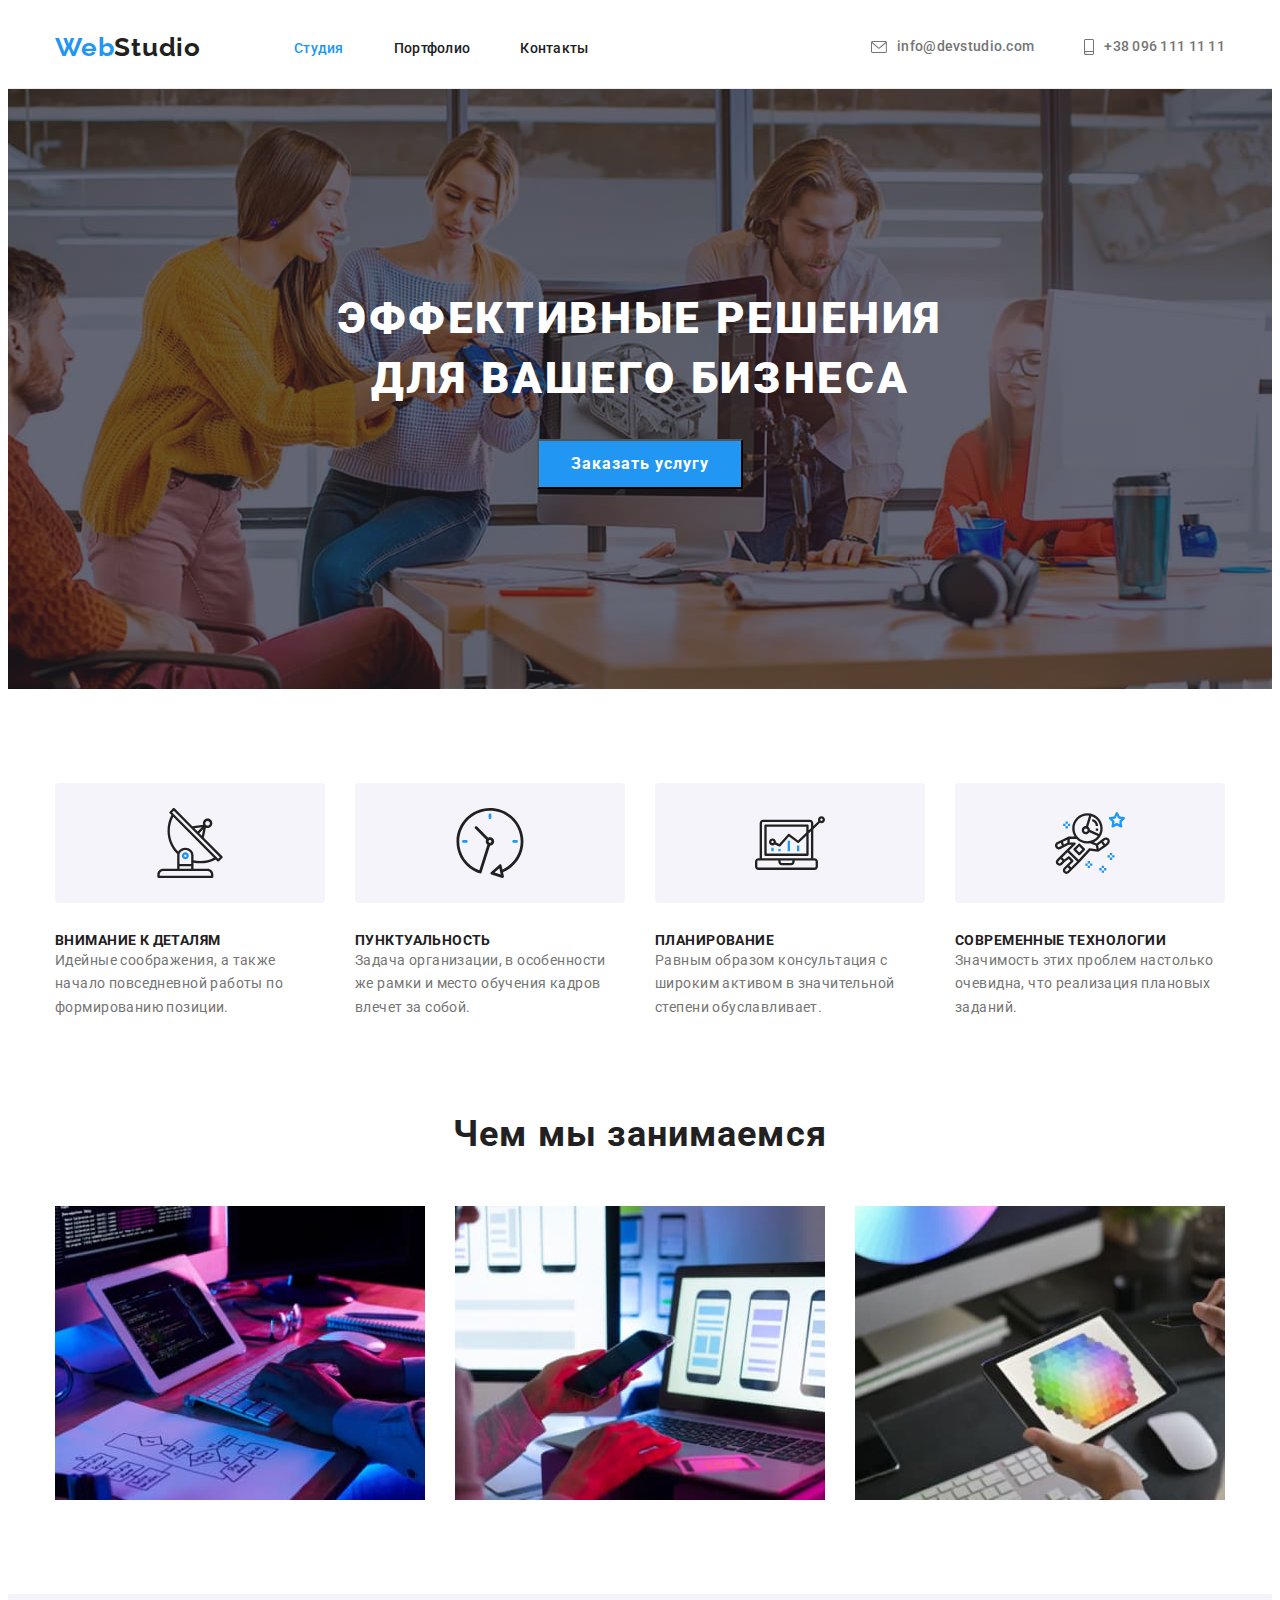
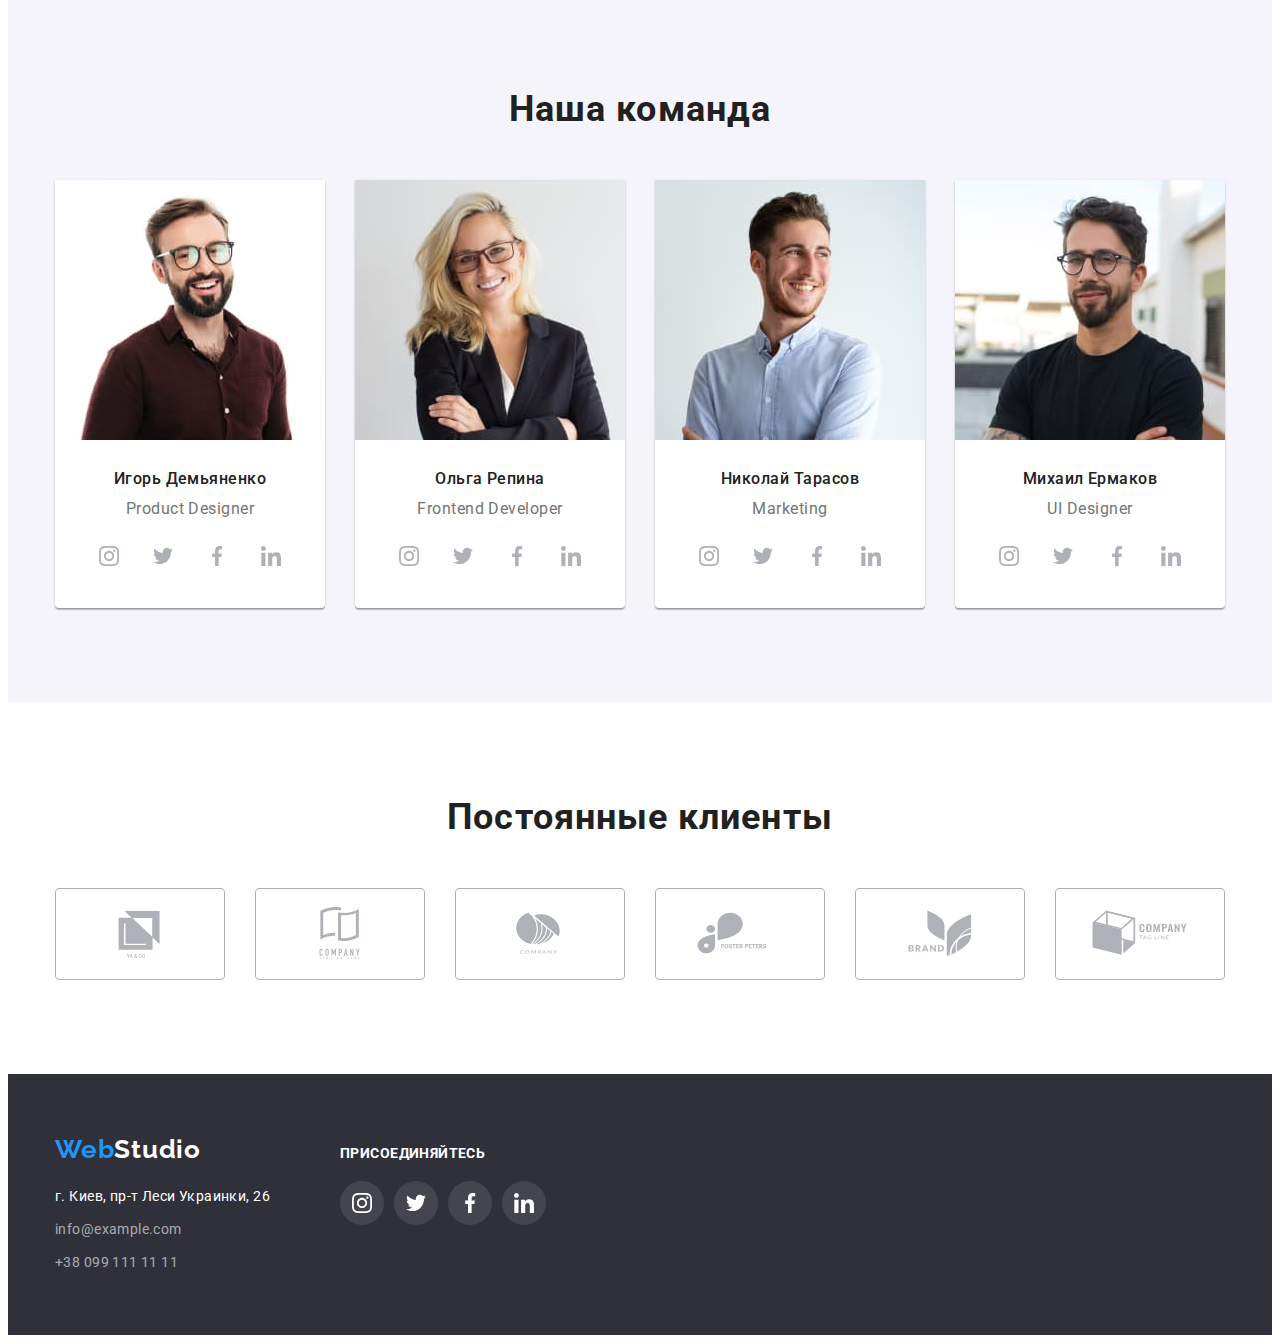
==== index.html @ 578098cf "commit" ====
<!DOCTYPE html>
<html lang="ru">
    <head>
    <meta charset="UTF-8">
    <meta http-equiv="X-UA-Compatible" content="IE=edge">
    <meta name="viewport" content="width=device-width, initial-scale=1.0">
    <title>Webstudio</title>
    <link rel="preconnect" href="https://fonts.googleapis.com">
    <link rel="preconnect" href="https://fonts.gstatic.com" crossorigin>
    <link
        href="https://fonts.googleapis.com/css2?family=Montserrat&family=Raleway:wght@700&family=Roboto:wght@400;500;700;900&display=swap"
        rel="stylesheet">
        <link rel="stylesheet" href="https://cdnjs.cloudflare.com/ajax/libs/modern-normalize/1.1.0/modern-normalize.min.css"
            integrity="sha512-wpPYUAdjBVSE4KJnH1VR1HeZfpl1ub8YT/NKx4PuQ5NmX2tKuGu6U/JRp5y+Y8XG2tV+wKQpNHVUX03MfMFn9Q=="
            crossorigin="anonymous" referrerpolicy="no-referrer" />
    <link rel="stylesheet" href="./css/styles.css" />
    </head>
<body>
    <header class="header">
        <div class="container header-container">
        <nav class="navigation">
            <a href="" class="logo header-logo"><span class="half-logo">Web</span>Studio</a>
            <ul class="header-list list">
                <li class="header-list-item"><a href="" class="header-link current">Студия</a></li>
                <li class="header-list-item"><a href="./portfolio.html" class="header-link">Портфолио</a></li>
                <li class="header-list-item"><a href="" class="header-link">Контакты</a></li>
            </ul>
        </nav>
        <ul class="list-connection list">
            <li class="list-connection-item">
                <a href="mailto:info@devstudio.com" class="header-link-mail">
                    <svg class="list-connection-icon" width="16" height="12">
                        <use href="./images/page1/icons.svg#icon-envelope"></use>
                    </svg>info@devstudio.com</a>
            </li>
            <li class="list-connection-item">
                <a href="tel:+380961111111" class="header-link-tel">
                    <svg class="list-connection-icon" width="10" height="16">
                        <use href="./images/page1/icons.svg#icon-smartphone"></use>
                    </svg>+38 096 111 11 11</a>
            </li>
        </ul>
        </div>
    </header>
    <main>
        <section class="hero section">
            <div class="container">
            <h1 class="hero-title">Эффективные решения для вашего бизнеса</h1>
            <button type="button" class="hero-btn">Заказать услугу</button>
            </div>
        </section>
        <section class="features features-section">
            <div class="container">
            <h2 class="visually-hidden">Наши особенности</h2>
            <ul class="features-list list">
                <li class="features-list-item">
                    <div class="features-icons">
                    <svg class="features-icon" width="70" height="70">
                        <use href="./images/page1/icons.svg#icon-antenna-1"></use>
                    </svg>
                    </div>
                    <h3 class="features-list-item-title">Внимание к деталям</h3>
                    <p class="features-list-item-text">Идейные соображения, а также начало повседневной работы по формированию позиции.</p>
                </li>
                <li class="features-list-item">
                    <div class="features-icons">
                    <svg class="features-icon" width="70" height="70">
                        <use href="./images/page1/icons.svg#icon-clock-1"></use>
                    </svg>
                    </div>
                    <h3 class="features-list-item-title">Пунктуальность</h3>
                    <p class="features-list-item-text">Задача организации, в особенности же рамки и место обучения кадров влечет за собой.</p>
                </li>
                <li class="features-list-item">
                    <div class="features-icons">
                    <svg class="features-icon" width="70" height="70">
                        <use href="./images/page1/icons.svg#icon-diagram-1"></use>
                    </svg>
                    </div>
                    <h3 class="features-list-item-title">Планирование</h3>
                    <p class="features-list-item-text">Равным образом консультация с широким активом в значительной степени обуславливает.</p>
                </li>
                <li class="features-list-item">
                    <div class="features-icons">
                    <svg class="features-icon" width="70" height="70">
                        <use href="./images/page1/icons.svg#icon-astronaut-1"></use>
                    </svg>
                    </div>
                    <h3 class="features-list-item-title">Современные технологии</h3>
                    <p class="features-list-item-text">Значимость этих проблем настолько очевидна, что реализация плановых заданий.</p>
                </li>
            </ul>
            </div>
        </section>
        <section class="occupation section">
            <div class="container">
            <h2 class="occupation-title">Чем мы занимаемся</h2>
            <ul class="occupation-list list">
                <li class="occupation-list-item">
                    <img 
                    src="./images/page1/box1.jpg" 
                    alt="вёрстка"
                    width="370"
                    class="occupation-list-img">
                </li>
                <li class="occupation-list-item">
                    <img 
                    src="./images/page1/box2.jpg" 
                    alt="дизайн"
                    width="370"
                    class="occupation-list-img">
                </li>
                <li class="occupation-list-item">
                    <img 
                    src="./images/page1/box3.jpg" 
                    alt="графика"
                    width="370"
                    class="occupation-list-img">
                </li>
            </ul>
            </div>
        </section>
        <section class="team section">
            <div class="container">
            <h2 class="team-title">Наша команда</h2>
            <ul class="team-list list">
                <li class="team-list-item">
                    <img src="./images/page1/teamcard1.jpg" 
                    alt="Дизайнер продукта"
                    width="270"
                    class="team-list-item-img">
                    <div class="team-list-item-content">
                    <h3 class="team-name">Игорь Демьяненко</h3>
                    <p class="team-list-position">Product Designer</p>
                    <ul class="team-socials-list list">
                        <li class="team-socials-item">
                            <a href="" class="team-socials-link">
                                <svg class="team-socials-icon" width="20" height="20">
                                    <use href="./images/page1/icons.svg#icon-instagram-2"></use>
                                </svg>
                            </a>
                        </li>
                        <li class="team-socials-item">
                            <a href="" class="team-socials-link">
                                <svg class="team-socials-icon" width="20" height="20">
                                    <use href="./images/page1/icons.svg#icon-twitter-1"></use>
                                </svg>
                            </a>
                        </li>
                        <li class="team-socials-item">
                            <a href="" class="team-socials-link">
                                <svg class="team-socials-icon" width="20" height="20">
                                    <use href="./images/page1/icons.svg#icon-facebook-1"></use>
                                </svg>
                            </a>
                        </li>
                        <li class="team-socials-item">
                            <a href="" class="team-socials-link">
                                <svg class="team-socials-icon" width="20" height="20">
                                    <use href="./images/page1/icons.svg#icon-linkedin-1"></use>
                                </svg>
                            </a>
                        </li>
                    </ul>
                </div>
                </li>
                <li class="team-list-item">
                    <img 
                    src="./images/page1/teamcard2.jpg" 
                    alt="Фронтенд-разработчик" 
                    width="270"
                    class="team-list-item-img">
                    <div class="team-list-item-content">
                    <h3 class="team-name">Ольга Репина</h3>
                    <p class="team-list-position">Frontend Developer</p>
                    <ul class="team-socials-list list">
                        <li class="team-socials-item">
                            <a href="" class="team-socials-link">
                                <svg class="team-socials-icon" width="20" height="20">
                                    <use href="./images/page1/icons.svg#icon-instagram-2"></use>
                                </svg>
                            </a>
                        </li>
                        <li class="team-socials-item">
                            <a href="" class="team-socials-link">
                                <svg class="team-socials-icon" width="20" height="20">
                                    <use href="./images/page1/icons.svg#icon-twitter-1"></use>
                                </svg>
                            </a>
                        </li>
                        <li class="team-socials-item">
                            <a href="" class="team-socials-link">
                                <svg class="team-socials-icon" width="20" height="20">
                                    <use href="./images/page1/icons.svg#icon-facebook-1"></use>
                                </svg>
                            </a>
                        </li>
                        <li class="team-socials-item">
                            <a href="" class="team-socials-link">
                                <svg class="team-socials-icon" width="20" height="20">
                                    <use href="./images/page1/icons.svg#icon-linkedin-1"></use>
                                </svg>
                            </a>
                        </li>
                    </ul>
                </div>
                </li>
                <li class="team-list-item">
                    <img 
                    src="./images/page1/teamcard3.jpg" 
                    alt="Маркетолог" 
                    width="270"
                    class="team-list-item-img">
                    <div class="team-list-item-content">
                    <h3 class="team-name">Николай Тарасов</h3>
                    <p class="team-list-position">Marketing</p>
                    <ul class="team-socials-list list">
                        <li class="team-socials-item">
                            <a href="" class="team-socials-link">
                                <svg class="team-socials-icon" width="20" height="20">
                                    <use href="./images/page1/icons.svg#icon-instagram-2"></use>
                                </svg>
                            </a>
                        </li>
                        <li class="team-socials-item">
                            <a href="" class="team-socials-link">
                                <svg class="team-socials-icon" width="20" height="20">
                                    <use href="./images/page1/icons.svg#icon-twitter-1"></use>
                                </svg>
                            </a>
                        </li>
                        <li class="team-socials-item">
                            <a href="" class="team-socials-link">
                                <svg class="team-socials-icon" width="20" height="20">
                                    <use href="./images/page1/icons.svg#icon-facebook-1"></use>
                                </svg>
                            </a>
                        </li>
                        <li class="team-socials-item">
                            <a href="" class="team-socials-link">
                                <svg class="team-socials-icon" width="20" height="20">
                                    <use href="./images/page1/icons.svg#icon-linkedin-1"></use>
                                </svg>
                            </a>
                        </li>
                    </ul>
                </div>
                </li>
                <li class="team-list-item">
                    <img 
                    src="./images/page1/teamcard4.jpg" 
                    alt="Дизайнер интерфейса" 
                    width="270"
                    class="team-list-item-img">
                    <div class="team-list-item-content">
                    <h3 class="team-name">Михаил Ермаков</h3>
                    <p class="team-list-position">UI Designer</p>
                    <ul class="team-socials-list list">
                        <li class="team-socials-item">
                            <a href="" class="team-socials-link">
                                <svg class="team-socials-icon" width="20" height="20">
                                    <use href="./images/page1/icons.svg#icon-instagram-2"></use>
                                </svg>
                            </a>
                        </li>
                        <li class="team-socials-item">
                            <a href="" class="team-socials-link">
                                <svg class="team-socials-icon" width="20" height="20">
                                    <use href="./images/page1/icons.svg#icon-twitter-1"></use>
                                </svg>
                            </a>
                        </li>
                        <li class="team-socials-item">
                            <a href="" class="team-socials-link">
                                <svg class="team-socials-icon" width="20" height="20">
                                    <use href="./images/page1/icons.svg#icon-facebook-1"></use>
                                </svg>
                            </a>
                        </li>
                        <li class="team-socials-item">
                            <a href="" class="team-socials-link">
                                <svg class="team-socials-icon" width="20" height="20">
                                    <use href="./images/page1/icons.svg#icon-linkedin-1"></use>
                                </svg>
                            </a>
                        </li>
                    </ul>
                </div>
                </li>
            </ul>
            </div>
        </section>
        <section class="clients section">
            <div class="container">
            <h2 class="clients-title">Постоянные клиенты</h2>
            <ul class="clients-list list">
                <li class="clients-list-item">
                    <a href="" class="clients-link-icon">
                    <svg class="clients-icon" width="160" height="60">
                        <use href="./images/page1/icons.svg#icon-client-1"></use>
                    </svg>
                    </a>
                </li>
                <li class="clients-list-item">
                    <a href="" class="clients-link-icon">
                    <svg class="clients-icon" width="160" height="60">
                        <use href="./images/page1/icons.svg#icon-client-2"></use>
                    </svg>
                    </a>
                </li>
                <li class="clients-list-item">
                    <a href="" class="clients-link-icon">
                    <svg class="clients-icon" width="160" height="60">
                        <use href="./images/page1/icons.svg#icon-client-3"></use>
                    </svg>
                    </a>
                </li>
                <li class="clients-list-item">
                    <a href="" class="clients-link-icon">
                    <svg class="clients-icon" width="160" height="60">
                        <use href="./images/page1/icons.svg#icon-client-4"></use>
                    </svg>
                    </a>
                </li>
                <li class="clients-list-item">
                    <a href="" class="clients-link-icon">
                    <svg class="clients-icon" width="160" height="60">
                        <use href="./images/page1/icons.svg#icon-client-5"></use>
                    </svg>
                    </a>
                </li>
                <li class="clients-list-item">
                    <a href="" class="clients-link-icon">
                    <svg class="clients-icon" width="160" height="60">
                        <use href="./images/page1/icons.svg#icon-client-6"></use>
                    </svg>
                    </a>
                </li>
            </ul>
            </div>
        </section>
    </main>
    <footer class="footer">
        <div class="container footer-container">
            <div class="address-container">
            <a href="" class="logo footer-logo"><span class="half-logo">Web</span><span class="half-second-logo">Studio</span></a>
        <address>
        <ul class="footer-list list">
            <li class="footer-list-item">
                <a 
                    href="https://goo.gl/maps/ZpCN1E6qf6AYgeDj6" 
                    target="_blank" rel="noopener noreferrer nofollow"
                    class="footer-list-item-address">г. Киев, пр-т Леси Украинки, 26</a>
            </li>
            <li class="footer-list-item">
                <a href="mailto:info@example.com" class="footer-list-item-mail">info@example.com</a>
            </li>
            <li class="footer-list-item">
                <a href="tel:+380991111111" class="footer-list-item-tel">+38 099 111 11 11</a>
            </li>
        </ul>
        </address>
        </div>
        <div class="footer-socials">
        <p class="footer-text">присоединяйтесь</p>
        <ul class="footer-socials-list list">
            <li class="footer-socials-list-item">
                <a href="" class="footer-socials-link">
                    <svg class="footer-socials-icon" width="20" height="20">
                        <use href="./images/page1/icons.svg#icon-instagram-2"></use>
                    </svg>
                </a>
            </li>
            <li class="footer-socials-list-item">
                <a href="" class="footer-socials-link">
                    <svg class="footer-socials-icon" width="20" height="20">
                        <use href="./images/page1/icons.svg#icon-twitter-1"></use>
                    </svg>
                </a>
            </li>
            <li class="footer-socials-list-item">
                <a href="" class="footer-socials-link">
                    <svg class="footer-socials-icon" width="20" height="20">
                        <use href="./images/page1/icons.svg#icon-facebook-1"></use>
                    </svg>
                </a>
            </li>
            <li class="footer-socials-list-item">
                <a href="" class="footer-socials-link">
                    <svg class="footer-socials-icon" width="20" height="20">
                        <use href="./images/page1/icons.svg#icon-linkedin-1"></use>
                    </svg>
                </a>
            </li>
        </ul>
        </div>
        </div>
    </footer>
</body>
</html>
---- css/styles.css ----
:root {
  --header-text-color: #212121;
  --accent-color: #2196f3;
  --btn-color: #ffffff;
  --title-color: #212121;
  --main-text-color: #757575;
}
body {
  font-family: "Roboto", sans-serif;
  color: #757575;
}
* {
  box-sizing: border-box;
}
p,
h1,
h2,
h3,
h4,
h5,
h6 {
  margin: 0;
}
ul {
  margin: 0;
  padding: 0;
}
img {
  display: block;
}
.list {
  list-style: none;
}
a {
  text-decoration: none;
}
.container {
  width: 1200px;
  padding-left: 15px;
  padding-right: 15px;
  margin: 0 auto;
}
.section {
  padding-top: 94px;
  padding-bottom: 94px;
}
.visually-hidden {
  position: absolute;
  white-space: nowrap;
  width: 1px;
  height: 1px;
  overflow: hidden;
  border: 0;
  padding: 0;
  clip: rect(0 0 0 0);
  clip-path: inset(50%);
  margin: -1px;
}
/*----------------------HEADER--------------------*/
.header {
  padding-top: 24px;
  padding-bottom: 25px;
  border-bottom: 1px solid #ececec;
}
.header-container {
  display: flex;
  align-items: center;
}
.navigation {
  display: flex;
  align-items: center;
}
.header-list {
  display: flex;
}
.header-logo {
  margin-right: 93px;
}
.logo {
  font-family: "Raleway", sans-serif;
  font-style: 400;
  font-weight: 700;
  font-size: 26px;
  line-height: 1.19;
  letter-spacing: 0.03em;
  color: #212121;
  display: block;
}
.half-logo {
  font-family: "Raleway", sans-serif;
  font-style: 400;
  font-weight: 700;
  font-size: 26px;
  line-height: 1.19;
  letter-spacing: 0.03em;
  color: var(--accent-color);
}
.header-list-item + .header-list-item {
  margin-left: 50px;
}
.header-link {
  font-weight: 500;
  font-size: 14px;
  line-height: 1.14;
  letter-spacing: 0.02em;
  color: var(--header-text-color);
}
.current {
  color: var(--accent-color);
}
.header-link:hover,
.header-link:focus {
  color: var(--accent-color);
}
.list-connection {
  display: flex;
  margin-left: auto;
  align-items: center;
}
.list-connection-item {
  color: #757575;
  display: flex;
  align-items: center;
}
.list-connection-item + .list-connection-item {
  margin-left: 50px;
}
.header-link-mail,
.header-link-tel {
  font-weight: 500;
  font-size: 14px;
  line-height: 1.14;
  letter-spacing: 0.02em;
  color: #757575;
  display: flex;
  align-items: center;
}
.header-link-mail:hover,
.header-link-mail:focus,
.header-link-tel:hover,
.header-link-tel:focus {
  color: var(--accent-color);
}
.list-connection-icon {
  fill: currentColor;
  margin-right: 10px;
}
/*----------------------HERO----------------------*/
.hero {
  background-color: #2f303a;
  padding-top: 200px;
  padding-bottom: 200px;
  text-align: center;
  background-image: linear-gradient(
      rgba(47, 48, 58, 0.4),
      rgba(47, 48, 58, 0.4)
    ),
    url(../images/page1/hero-bg.jpg);
  background-repeat: no-repeat;
  background-position: center;
  block-size: cover;
}
.hero-title {
  font-weight: 900;
  font-size: 44px;
  line-height: 1.36;
  text-align: center;
  letter-spacing: 0.06em;
  text-transform: uppercase;
  color: #ffffff;
  margin-bottom: 30px;
  width: 696px;
  margin-left: auto;
  margin-right: auto;
}
.hero-btn {
  font-family: inherit;
  font-weight: 700;
  font-size: 16px;
  line-height: 1.87;
  display: flex;
  align-items: center;
  text-align: center;
  letter-spacing: 0.06em;
  color: var(--btn-color);
  background-color: var(--accent-color);
  cursor: pointer;
  min-width: 200px;
  height: 50px;
  margin-left: auto;
  margin-right: auto;
  padding: 10px 32px;
}
/*--------------------FEATURES--------------------*/
.features-section {
  padding-top: 94px;
}
.features-list {
  display: flex;
  justify-content: center;
  align-items: center;
}
.features-list-item {
  width: 270px;
}
.features-list-item:not(:last-child) {
  margin-right: 30px;
}
.features-list-item-title {
  font-weight: 700;
  font-size: 14px;
  line-height: 1.14;
  letter-spacing: 0.03em;
  text-transform: uppercase;
  color: var(--title-color);
}
.features-list-item-text {
  font-size: 14px;
  line-height: 1.71;
  letter-spacing: 0.03em;
  color: var(--main-text-color);
}
.features-icons {
  display: flex;
  align-items: center;
  justify-content: center;
  background: #f5f4fa;
  border-radius: 4px;
  width: 270px;
  height: 120px;
  margin-bottom: 30px;
}
/*--------------------OCCUPATION-------------------*/
.occupation-list {
  display: flex;
}
.occupation-list-item:not(:last-child) {
  margin-right: 30px;
}
.occupation-title {
  font-size: 36px;
  line-height: 1.16;
  text-align: center;
  letter-spacing: 0.03em;
  color: var(--title-color);
  margin-bottom: 50px;
}
/*----------------------TEAM---------------------*/
.team {
  background: #f5f4fa;
}
.team-title {
  font-size: 36px;
  line-height: 42px;
  text-align: center;
  letter-spacing: 0.03em;
  color: var(--title-color);
  margin-bottom: 50px;
}
.team-list {
  display: flex;
}
.team-list-item:not(:last-child) {
  margin-right: 30px;
}
.team-list-item-content {
  padding-top: 30px;
  padding-bottom: 30px;
}
.team-list-item {
  background-color: #fff;
  box-shadow: 0px 1px 3px rgba(0, 0, 0, 0.12), 0px 1px 1px rgba(0, 0, 0, 0.14),
    0px 2px 1px rgba(0, 0, 0, 0.2);
  border-radius: 0px 0px 4px 4px;
}
.team-name {
  font-weight: 500;
  font-size: 16px;
  line-height: 1.18;
  text-align: center;
  letter-spacing: 0.03em;
  color: #212121;
  margin-bottom: 10px;
}
.team-list-position {
  font-size: 16px;
  line-height: calc(19 / 16);
  text-align: center;
  letter-spacing: 0.03em;
  color: var(--main-text-color);
  margin-bottom: 16px;
}
.team-socials-list {
  display: flex;
  justify-content: center;
}
.team-socials-item + .team-socials-item {
  margin-left: 10px;
}
.team-socials-link {
  width: 44px;
  height: 44px;
  border-radius: 50%;
  display: flex;
  align-items: center;
  justify-content: center;
}
.team-socials-link:hover,
.team-socials-link:focus {
  background-color: var(--accent-color);
}
.team-socials-link:hover .team-socials-icon,
.team-socials-link:focus .team-socials-icon {
  fill: #ffffff;
}
.team-socials-icon {
  fill: #afb1b8;
}
/*----------------------CLIENTS---------------------*/
.clients-title {
  font-weight: bold;
  font-size: 36px;
  line-height: 42px;
  text-align: center;
  letter-spacing: 0.03em;
  color: #212121;
  margin-bottom: 50px;
}
.clients-list {
  display: flex;
  justify-content: center;
  align-items: center;
}
.clients-list-item {
  width: 170px;
  height: 92px;
}
.clients-list-item:not(:last-child) {
  margin-right: 30px;
}
.clients-link-icon {
  display: flex;
  justify-content: center;
  align-items: center;
  width: 100%;
  height: 100%;
  border: 1px solid #afb1b8;
  border-radius: 4px;
  color: #afb1b8;
}
.clients-link-icon:hover,
.clients-link-icon:focus {
  color: var(--accent-color);
  border-color: var(--accent-color);
}
.clients-icon {
  fill: currentColor;
}
.clients-icon:hover,
.clients-icon:focus {
  fill: var(--accent-color);
}
/*----------------------FOOTER---------------------*/
.footer {
  background-color: #2f303a;
  padding-top: 60px;
  padding-bottom: 60px;
}
.half-second-logo {
  font-family: "Raleway", sans-serif;
  font-style: normal;
  font-weight: 700;
  font-size: 26px;
  line-height: 1.19;
  letter-spacing: 0.03em;
  color: #ffffff;
}
.footer-logo {
  margin-bottom: 20px;
}
address {
  font-style: normal;
}
.footer-list-item:not(:last-child) {
  margin-bottom: 9px;
}
.footer-list-item-address {
  font-size: 14px;
  line-height: 1.71;
  letter-spacing: 0.03em;
  color: #ffffff;
}
.footer-list-item-mail {
  font-size: 14px;
  line-height: 1.71;
  letter-spacing: 0.03em;
  color: rgba(255, 255, 255, 0.6);
}
.footer-list-item-tel {
  font-size: 14px;
  line-height: 1.71;
  letter-spacing: 0.03em;
  color: rgba(255, 255, 255, 0.6);
}
.footer-list-item-address:hover,
.footer-list-item-address:focus,
.footer-list-item-mail:hover,
.footer-list-item-mail:focus,
.footer-list-item-tel:hover,
.footer-list-item-tel:focus {
  color: var(--accent-color);
}
.footer-container {
  display: flex;
  align-items: baseline;
}
.footer-socials {
  margin-left: 70px;
}
.footer-text {
  font-weight: bold;
  font-size: 14px;
  line-height: 16px;
  letter-spacing: 0.03em;
  text-transform: uppercase;
  color: #ffffff;
  margin-bottom: 20px;
}
.footer-socials-list {
  display: flex;
  justify-content: center;
}
.footer-socials-list-item + .footer-socials-list-item {
  margin-left: 10px;
}
.footer-socials-link {
  width: 44px;
  height: 44px;
  border-radius: 50%;
  display: flex;
  align-items: center;
  justify-content: center;
  background: rgba(255, 255, 255, 0.1);
}
.footer-socials-link:hover,
.footer-socials-link:focus {
  background-color: var(--accent-color);
}
.footer-socials-icon {
  fill: #ffffff;
}
/*---------------------PRODUCTS--------------------*/
.products-filters-list {
  margin-bottom: 56px;
  display: flex;
  justify-content: center;
}
.products-filters-btn {
  font-weight: 500;
  font-size: 16px;
  line-height: 1.62;
  text-align: center;
  letter-spacing: 0.03em;
  color: #212121;
  cursor: pointer;
  padding: 6px 22px;
  border-color: transparent;
}
.products-filters-btn:hover,
.products-filters-btn:focus {
  color: #ffffff;
  background-color: var(--accent-color);
  box-shadow: 0px 3px 1px rgba(0, 0, 0, 0.1), 0px 1px 2px rgba(0, 0, 0, 0.08),
    0px 2px 2px rgba(0, 0, 0, 0.12);
  border-radius: 4px;
}
.products-filters-list-item:not(:last-child) {
  margin-right: 8px;
}
.products-list {
  margin-bottom: 94px;
  display: flex;
  flex-wrap: wrap;
  margin-left: -30px;
  margin-top: -30px;
}
.products-list > .products-list-item {
  flex-basis: calc(100% / 3 - 30px);
  margin-left: 30px;
  margin-top: 30px;
}
.products-list-item-link {
  display: block;
}
.products-list-item-link:hover,
.products-list-item-link:focus {
  background: #ffffff;
  box-sizing: border-box;
  box-shadow: 0px 1px 1px rgba(0, 0, 0, 0.12), 0px 4px 4px rgba(0, 0, 0, 0.06),
    1px 4px 6px rgba(0, 0, 0, 0.16);
}
.products-list-item-content {
  padding-top: 20px;
  padding-left: 24px;
  padding-right: 24px;
  padding-bottom: 20px;
  background: #ffffff;
  border: 1px solid #eeeeee;
  border-top: none;
}
.products-list-item-title {
  font-weight: bold;
  font-size: 18px;
  line-height: 2;
  letter-spacing: 0.06em;
  color: var(--title-color);
  margin-bottom: 4px;
}
.products-list-item-text {
  font-size: 16px;
  line-height: 1.87;
  letter-spacing: 0.03em;
  color: var(--main-text-color);
}
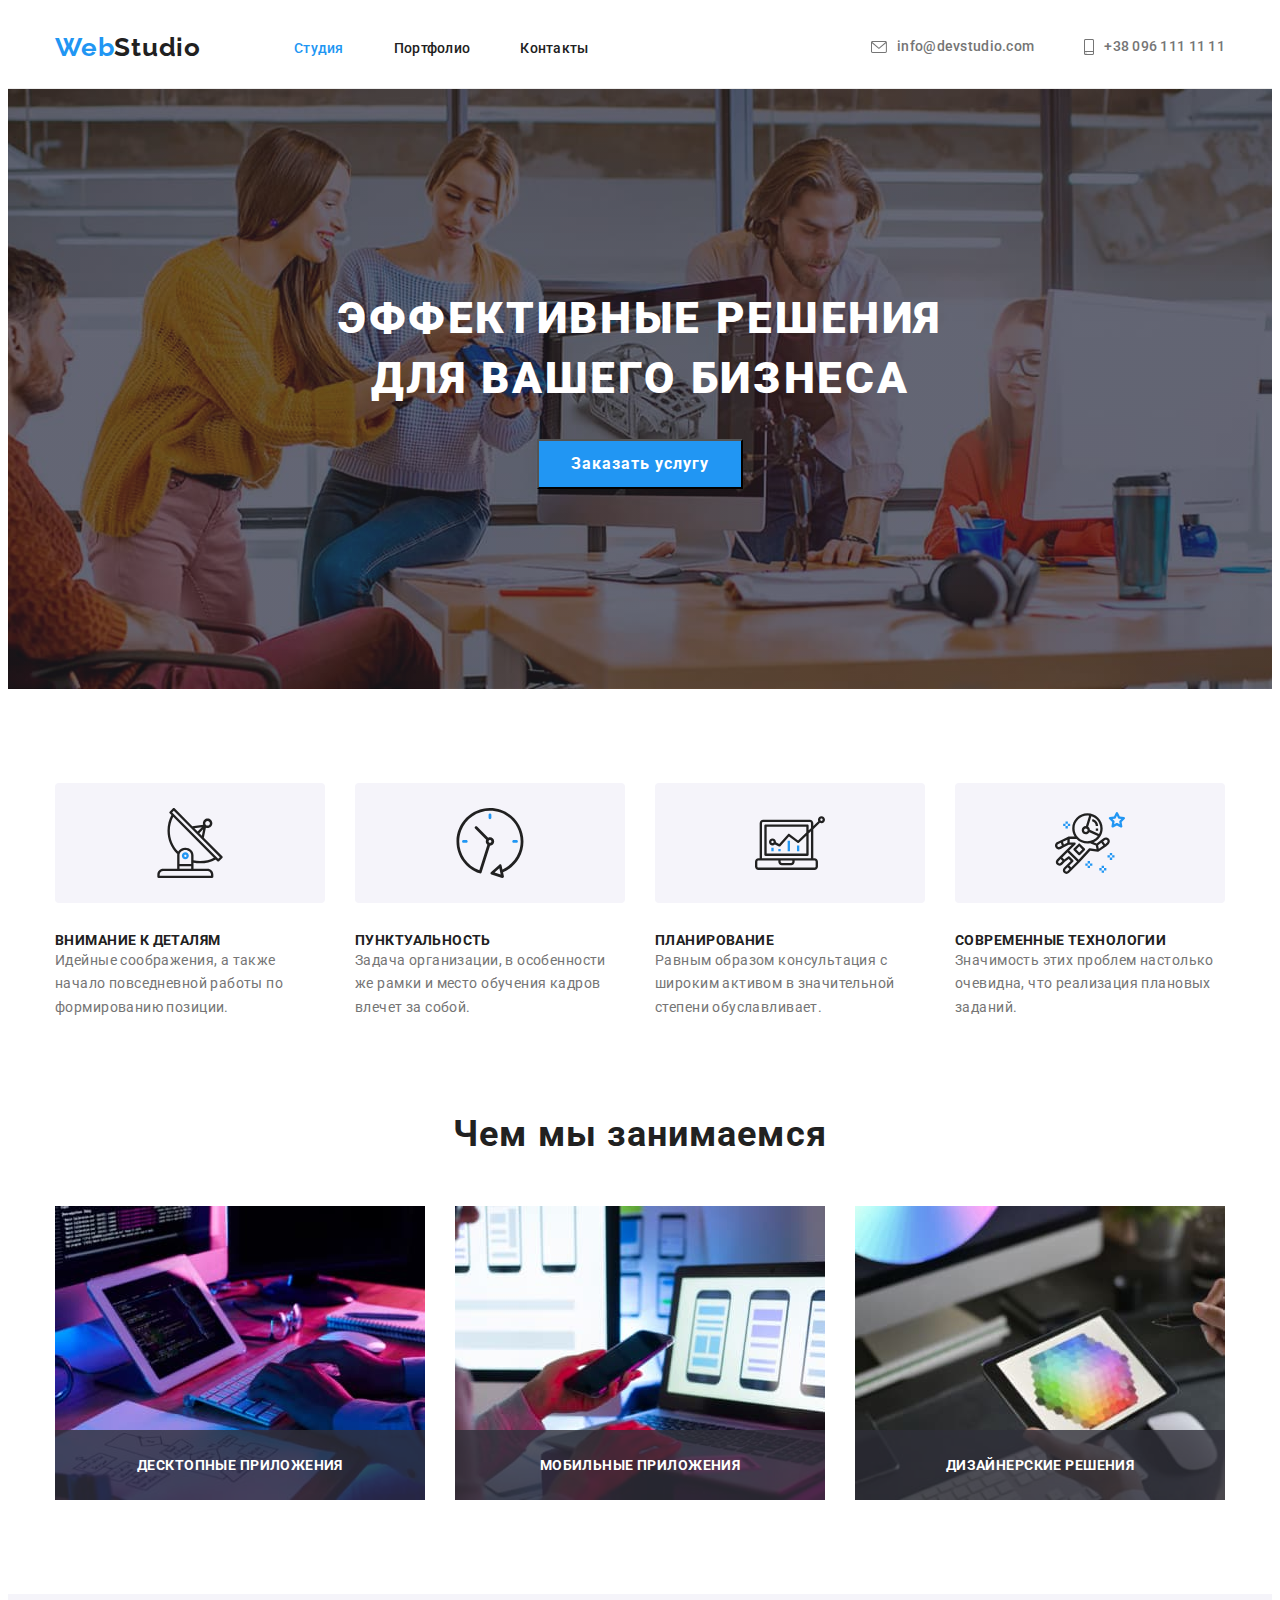
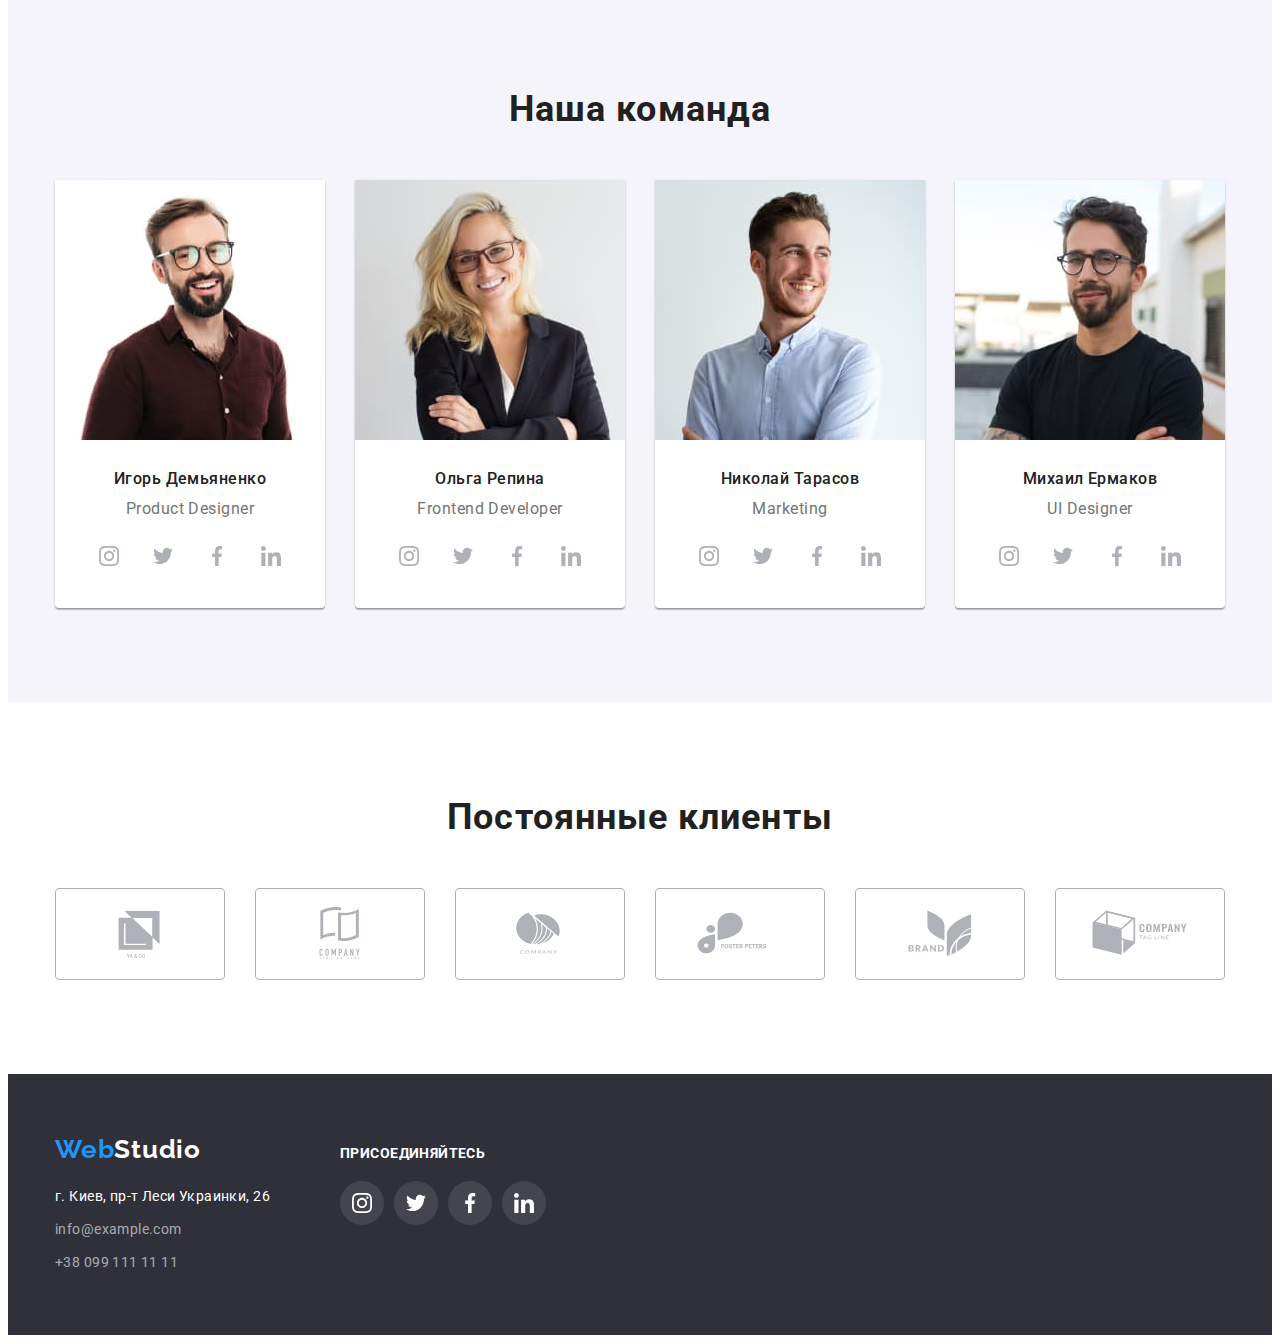
==== commit 76e59d72: "commit" ====
--- a/index.html
+++ b/index.html
@@ -94,30 +94,21 @@
         </section>
         <section class="occupation section">
             <div class="container">
-            <h2 class="occupation-title">Чем мы занимаемся</h2>
-            <ul class="occupation-list list">
-                <li class="occupation-list-item">
-                    <img 
-                    src="./images/page1/box1.jpg" 
-                    alt="вёрстка"
-                    width="370"
-                    class="occupation-list-img">
-                </li>
-                <li class="occupation-list-item">
-                    <img 
-                    src="./images/page1/box2.jpg" 
-                    alt="дизайн"
-                    width="370"
-                    class="occupation-list-img">
-                </li>
-                <li class="occupation-list-item">
-                    <img 
-                    src="./images/page1/box3.jpg" 
-                    alt="графика"
-                    width="370"
-                    class="occupation-list-img">
-                </li>
-            </ul>
+                <h2 class="occupation-title">Чем мы занимаемся</h2>
+                <ul class="occupation-list list">
+                    <li class="occupation-list-item">
+                        <img src="./images/page1/box1.jpg" alt="вёрстка" width="370" class="occupation-list-img">
+                        <div class="label">Десктопные приложения</div>
+                    </li>
+                    <li class="occupation-list-item">
+                        <img src="./images/page1/box2.jpg" alt="дизайн" width="370" class="occupation-list-img">
+                        <div class="label">Мобильные приложения</div>
+                    </li>
+                    <li class="occupation-list-item">
+                        <img src="./images/page1/box3.jpg" alt="графика" width="370" class="occupation-list-img">
+                        <div class="label">Дизайнерские решения</div>
+                    </li>
+                </ul>
             </div>
         </section>
         <section class="team section">
--- a/css/styles.css
+++ b/css/styles.css
@@ -245,6 +245,27 @@
   color: var(--title-color);
   margin-bottom: 50px;
 }
+.occupation-list-item {
+  position: relative;
+}
+.label {
+  position: absolute;
+  left: 0;
+  bottom: 0;
+  font-weight: bold;
+  font-size: 14px;
+  line-height: 16px;
+  text-align: center;
+  letter-spacing: 0.03em;
+  text-transform: uppercase;
+  color: #ffffff;
+  width: 370px;
+  height: 70px;
+  background: rgba(47, 48, 58, 0.8);
+  display: flex;
+  justify-content: center;
+  align-items: center;
+}
 /*----------------------TEAM---------------------*/
 .team {
   background: #f5f4fa;
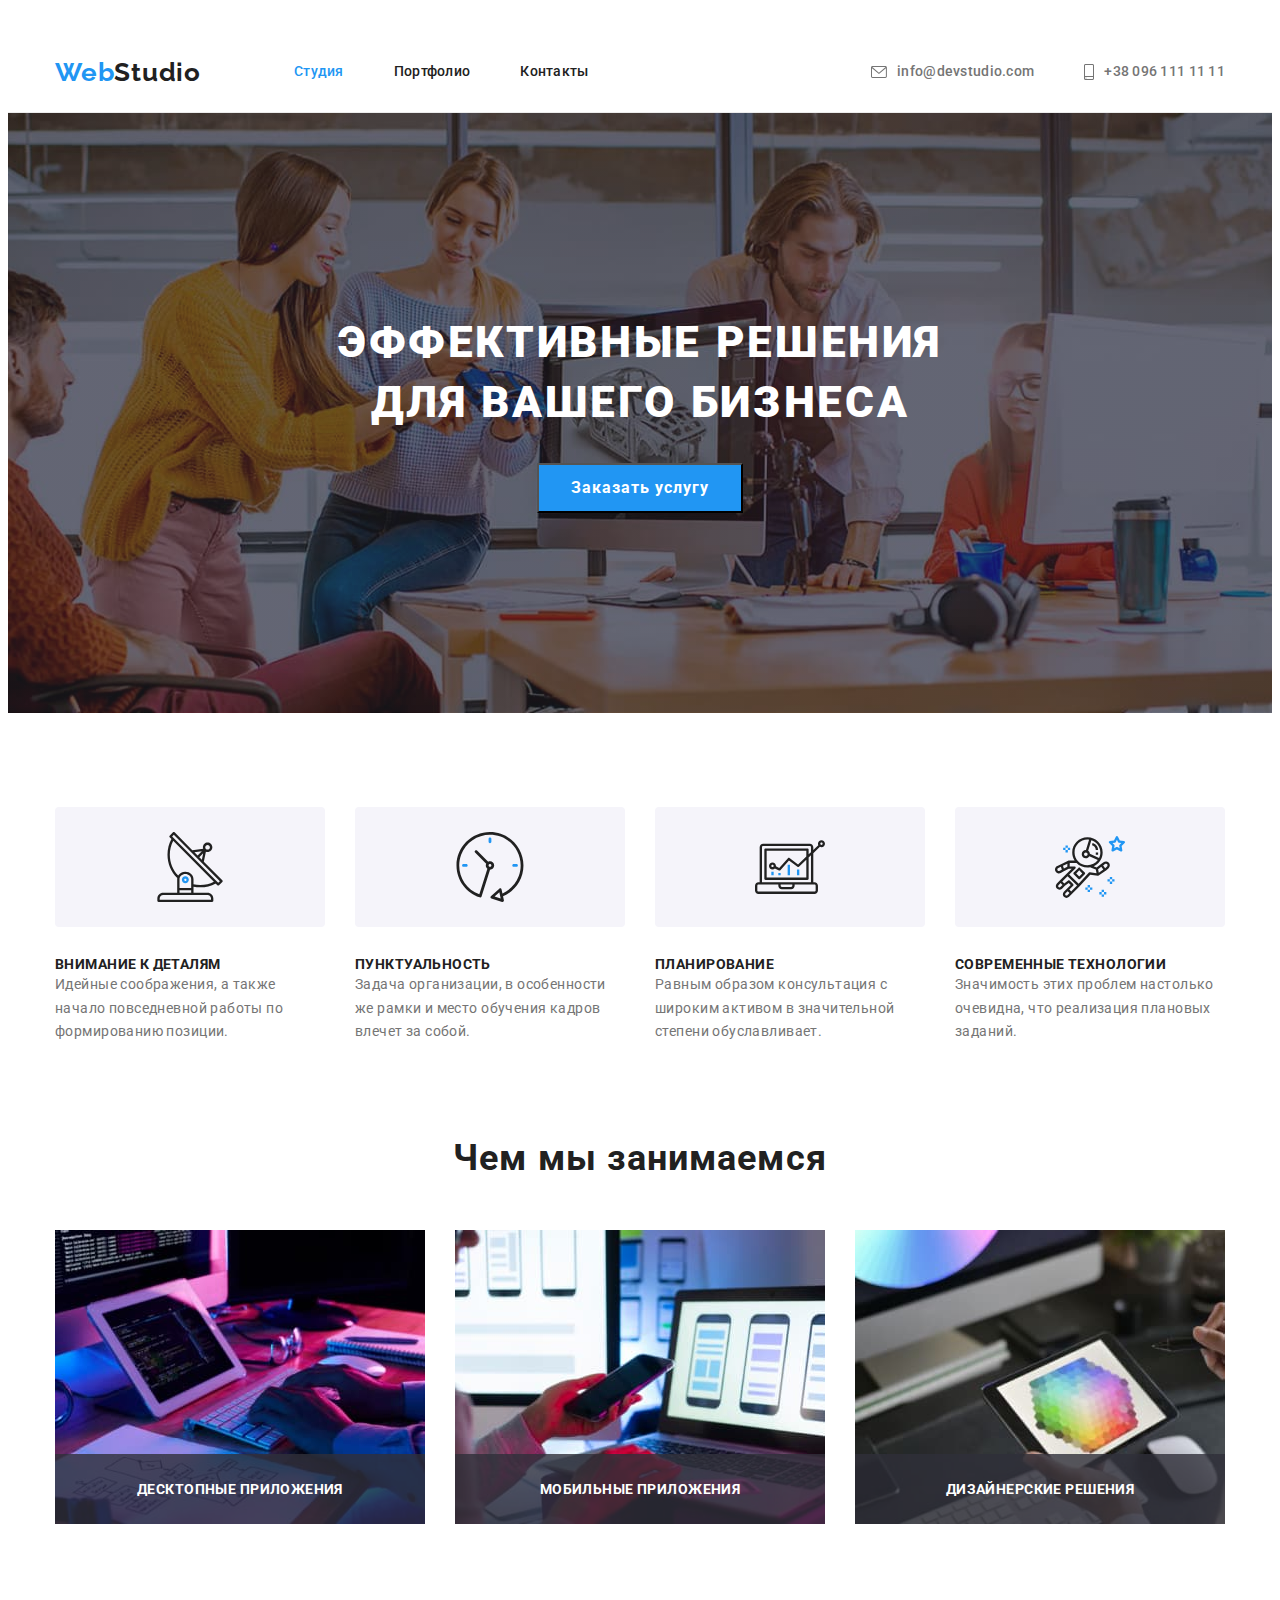
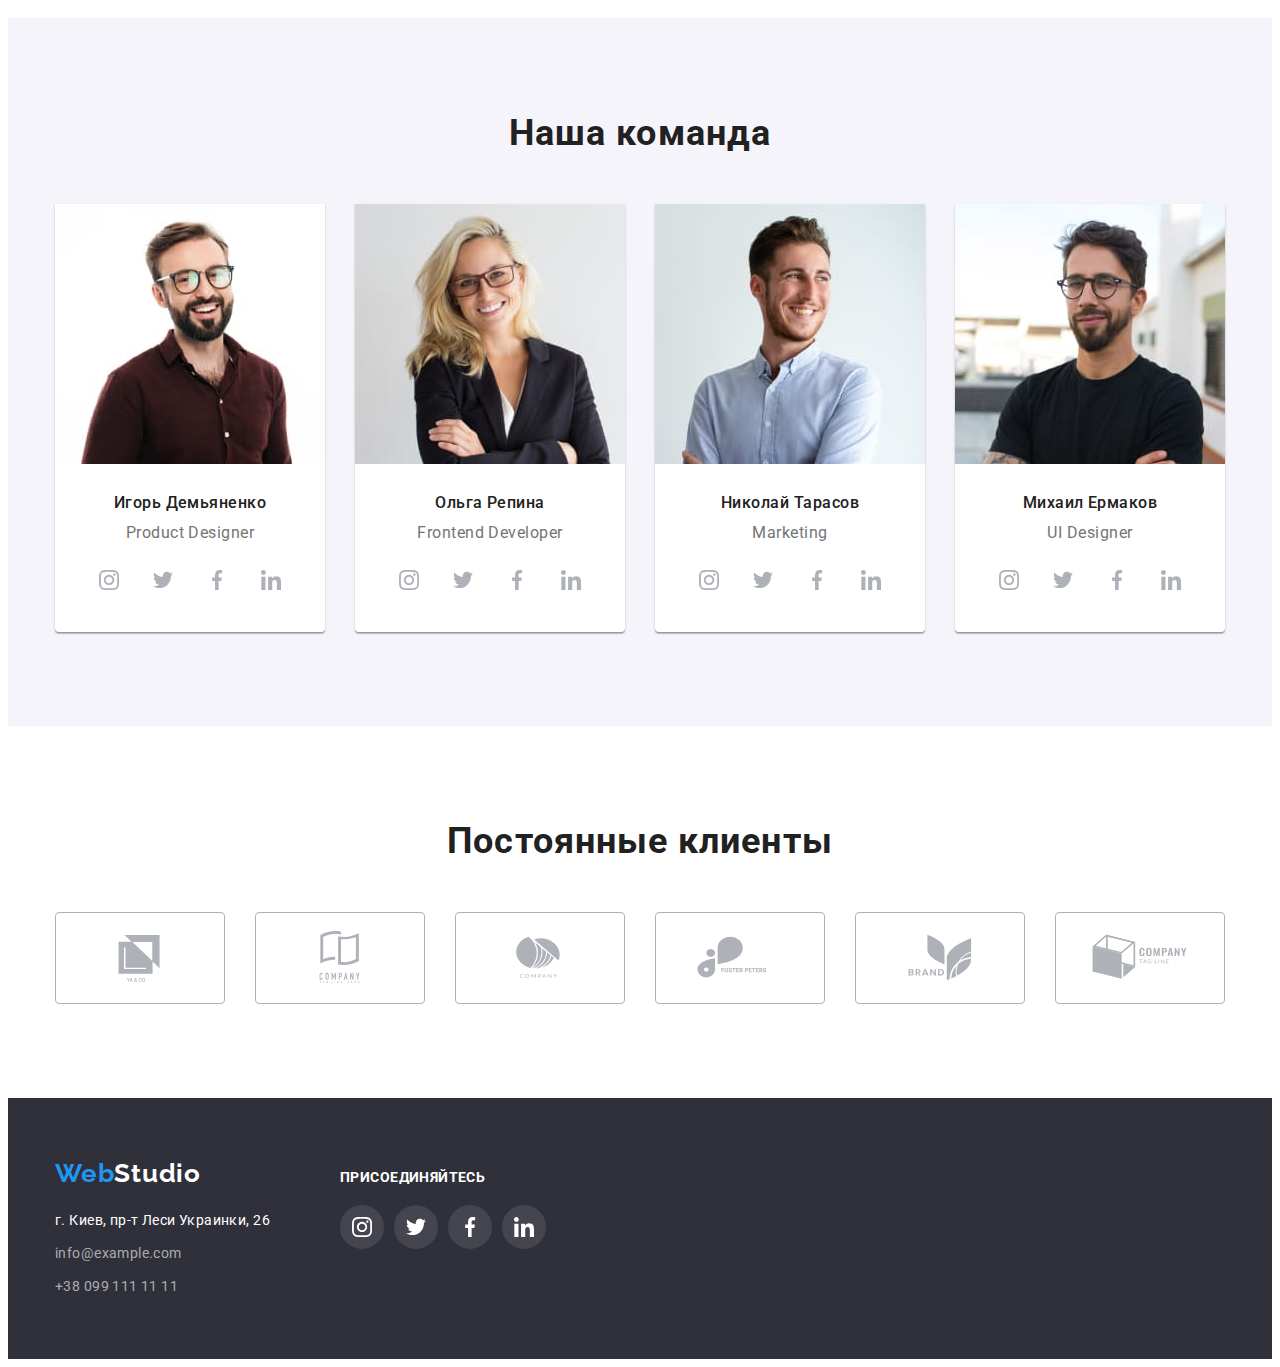
==== commit 1e570514: "commit" ====
--- a/index.html
+++ b/index.html
@@ -46,7 +46,7 @@
         <section class="hero section">
             <div class="container">
             <h1 class="hero-title">Эффективные решения для вашего бизнеса</h1>
-            <button type="button" class="hero-btn">Заказать услугу</button>
+            <button type="button" class="hero-btn" data-modal-open>Заказать услугу</button>
             </div>
         </section>
         <section class="features features-section">
@@ -387,5 +387,17 @@
         </div>
         </div>
     </footer>
+    <div class="backdrop is-hidden" data-modal>
+        <div class="modal">
+            <button type="button" class="modal-close-btn" data-modal-close>
+                <a href="" class="modal-icon-link" width="11" height="11">
+                <svg class="modal-icon">
+                    <use href="./images/page1/icons.svg#icon-close-black"></use>
+                </svg>
+                </a>
+            </button>
+        </div>
+    </div>
+    <script src="./js/modal.js"></script>
 </body>
 </html>--- a/css/styles.css
+++ b/css/styles.css
@@ -58,8 +58,8 @@
 }
 /*----------------------HEADER--------------------*/
 .header {
+  padding-bottom: -25px;
   padding-top: 24px;
-  padding-bottom: 25px;
   border-bottom: 1px solid #ececec;
 }
 .header-container {
@@ -99,11 +99,31 @@
   margin-left: 50px;
 }
 .header-link {
+  position: relative;
+  display: block;
   font-weight: 500;
   font-size: 14px;
   line-height: 1.14;
   letter-spacing: 0.02em;
   color: var(--header-text-color);
+  padding-top: 32px;
+  padding-bottom: 32px;
+}
+.header-link.current::after {
+  position: absolute;
+  content: "";
+  display: block;
+  width: 100%;
+  height: 4px;
+  left: 0;
+  bottom: 0;
+  background: #2196f3;
+  border-radius: 2px;
+  opacity: 0;
+  transition: opacity 250ms cubic-bezier(0.4, 0, 0.2, 1);
+}
+.header-link.current:hover::after {
+  opacity: 1;
 }
 .current {
   color: var(--accent-color);
@@ -470,6 +490,48 @@
 .footer-socials-icon {
   fill: #ffffff;
 }
+/*---------------------MODAL WINDOW-----------------*/
+.backdrop {
+  width: 100vw;
+  height: 100vh;
+  background: rgba(0, 0, 0, 0.2);
+  position: fixed;
+  top: 0;
+}
+.modal {
+  width: 500px;
+  min-height: 500px;
+  background-color: #ffffff;
+  box-shadow: 0px 1px 3px rgba(0, 0, 0, 0.12), 0px 1px 1px rgba(0, 0, 0, 0.14),
+    0px 2px 1px rgba(0, 0, 0, 0.2);
+  border-radius: 4px;
+  position: absolute;
+  top: 50%;
+  left: 50%;
+  transform: translate(-50%, -50%);
+}
+.modal-close-btn {
+  width: 30px;
+  height: 30px;
+  border-radius: 50%;
+  background: #ffffff;
+  border: 1px solid rgba(0, 0, 0, 0.1);
+  position: absolute;
+  top: 10px;
+  right: 10px;
+}
+.is-hidden {
+  opacity: 0;
+  pointer-events: none;
+  visibility: hidden;
+}
+.modal-icon-link {
+  width: 30;
+  height: 30px;
+  display: flex;
+  align-items: center;
+  justify-content: center;
+}
 /*---------------------PRODUCTS--------------------*/
 .products-filters-list {
   margin-bottom: 56px;
@@ -529,7 +591,32 @@
   border: 1px solid #eeeeee;
   border-top: none;
 }
-.products-list-item-title {
+.products-list-item {
+  position: relative;
+}
+.products-list-item:hover .products-overlay-text {
+  transform: translateY(0);
+}
+.products-overlay {
+  position: relative;
+  overflow: hidden;
+}
+.products-overlay-text {
+  position: absolute;
+  top: 0;
+  left: 0;
+  font-weight: normal;
+  font-size: 18px;
+  line-height: 1.56;
+  letter-spacing: 0.03em;
+  color: #ffffff;
+  background: rgba(33, 150, 243, 0.9);
+  padding: 63px 24px;
+  height: 100%;
+  transform: translateY(100%);
+  transition: transform 250ms cubic-bezier(0.4, 0, 0.2, 1);
+}
+.products-list-item:hover .products-list-item-title {
   font-weight: bold;
   font-size: 18px;
   line-height: 2;
